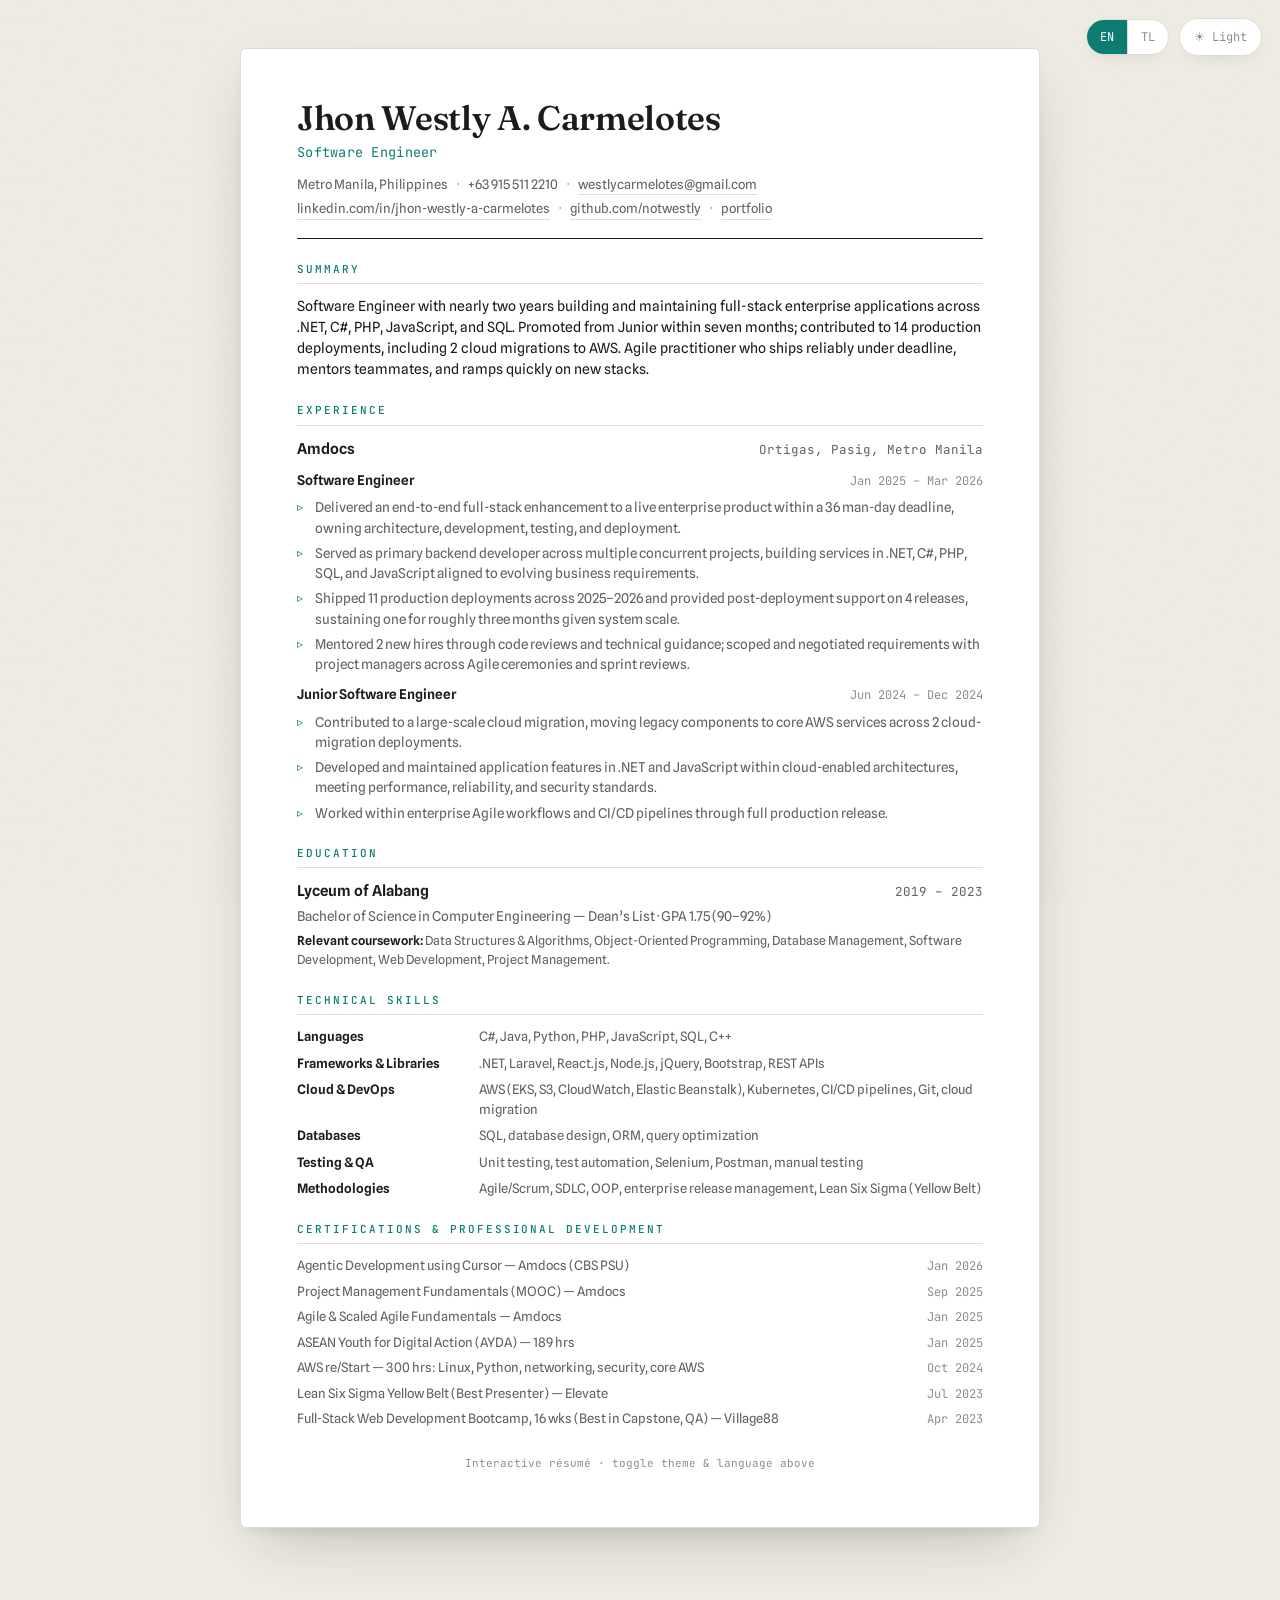
==== resume.html @ d26c7dfe "Portfolio Website | V1.0.2 | Added Resume and Download Resume" ====
<!DOCTYPE html>
<html lang="en" data-theme="light">
<head>
<meta charset="UTF-8">
<meta name="viewport" content="width=device-width, initial-scale=1.0">
<title>Jhon Westly A. Carmelotes — Software Engineer</title>
<link rel="preconnect" href="https://fonts.googleapis.com">
<link rel="preconnect" href="https://fonts.gstatic.com" crossorigin>
<link href="https://fonts.googleapis.com/css2?family=Fraunces:opsz,wght@9..144,400;9..144,500;9..144,600&family=Spline+Sans:wght@400;500;600&family=JetBrains+Mono:wght@400;500&display=swap" rel="stylesheet">
<style>
  :root {
    --bg: #efece3;
    --sheet: #ffffff;
    --ink: #1b1c1e;
    --muted: #5d6066;
    --faint: #8a8d93;
    --rule: #e0ddd4;
    --accent: #0d7d72;
    --shadow: 0 24px 60px -20px rgba(40,42,48,.28), 0 6px 18px -10px rgba(40,42,48,.18);
    --grain: .035;
  }
  html[data-theme="dark"] {
    --bg: #0c0e11;
    --sheet: #15181d;
    --ink: #e9e7e1;
    --muted: #9aa0a8;
    --faint: #6b7079;
    --rule: #2a2e35;
    --accent: #4fd1c5;
    --shadow: 0 30px 70px -24px rgba(0,0,0,.7), 0 8px 24px -12px rgba(0,0,0,.55);
    --grain: .05;
  }

  * { box-sizing: border-box; margin: 0; padding: 0; }
  html { -webkit-text-size-adjust: 100%; }
  body {
    background: var(--bg);
    color: var(--ink);
    font-family: "Spline Sans", system-ui, sans-serif;
    line-height: 1.5;
    padding: 48px 20px 80px;
    transition: background .5s ease, color .5s ease;
    min-height: 100vh;
  }
  /* subtle paper grain */
  body::before {
    content: "";
    position: fixed; inset: 0; pointer-events: none; z-index: 0;
    opacity: var(--grain);
    background-image: url("data:image/svg+xml,%3Csvg xmlns='http://www.w3.org/2000/svg' width='160' height='160'%3E%3Cfilter id='n'%3E%3CfeTurbulence type='fractalNoise' baseFrequency='.8' numOctaves='2'/%3E%3C/filter%3E%3Crect width='100%25' height='100%25' filter='url(%23n)'/%3E%3C/svg%3E");
    transition: opacity .5s ease;
  }

  /* ---- controls ---- */
  .controls {
    position: fixed; top: 18px; right: 18px; z-index: 50;
    display: flex; gap: 10px; align-items: center;
  }
  .ctl {
    font-family: "JetBrains Mono", monospace;
    font-size: 12px; letter-spacing: .04em;
    background: var(--sheet); color: var(--ink);
    border: 1px solid var(--rule); border-radius: 999px;
    box-shadow: var(--shadow);
    display: flex; align-items: center; overflow: hidden;
    transition: background .5s ease, border-color .5s ease, color .5s ease;
  }
  .ctl button {
    font: inherit; color: var(--faint);
    background: transparent; border: 0; cursor: pointer;
    padding: 8px 13px; transition: color .25s ease, background .25s ease;
  }
  .ctl button:hover { color: var(--ink); }
  .ctl button.on { color: var(--sheet); background: var(--accent); }
  .ctl .div { width: 1px; align-self: stretch; background: var(--rule); }
  .ctl.theme button { padding: 9px 14px; }

  /* ---- sheet ---- */
  .sheet {
    position: relative; z-index: 1;
    max-width: 800px; margin: 0 auto;
    background: var(--sheet);
    border: 1px solid var(--rule);
    border-radius: 6px;
    box-shadow: var(--shadow);
    padding: 52px 56px 56px;
    transition: background .5s ease, border-color .5s ease;
  }

  .name {
    font-family: "Fraunces", Georgia, serif;
    font-weight: 600; font-size: 34px; letter-spacing: -.01em;
    line-height: 1.04;
  }
  .role {
    font-family: "JetBrains Mono", monospace;
    color: var(--accent); font-size: 13.5px; letter-spacing: .02em;
    margin-top: 6px;
  }
  .contact {
    color: var(--muted); font-size: 13px; margin-top: 12px;
    display: flex; flex-wrap: wrap; gap: 4px 0;
  }
  .contact .sep { color: var(--faint); padding: 0 9px; }
  .contact a { color: var(--muted); text-decoration: none; border-bottom: 1px solid var(--rule); }
  .contact a:hover { color: var(--accent); border-color: var(--accent); }
  .topline { border-bottom: 1.5px solid var(--ink); padding-bottom: 18px; transition: border-color .5s ease; }

  section { margin-top: 22px; }
  .sec-h {
    font-family: "JetBrains Mono", monospace;
    font-size: 11px; font-weight: 500; letter-spacing: .18em;
    text-transform: uppercase; color: var(--accent);
    padding-bottom: 6px; margin-bottom: 12px;
    border-bottom: 1px solid var(--rule);
    transition: border-color .5s ease;
  }
  .summary { font-size: 14px; color: var(--ink); }

  .entry-top { display: flex; justify-content: space-between; align-items: baseline; gap: 16px; }
  .org { font-weight: 600; font-size: 15px; }
  .org-meta { color: var(--muted); font-size: 12.5px; font-family: "JetBrains Mono", monospace; white-space: nowrap; }
  .role-top { display: flex; justify-content: space-between; align-items: baseline; gap: 16px; margin-top: 10px; }
  .role-title { font-weight: 600; font-size: 13.5px; color: var(--ink); }
  .role-date { color: var(--faint); font-size: 12px; font-family: "JetBrains Mono", monospace; white-space: nowrap; }
  ul { list-style: none; margin-top: 7px; }
  li { font-size: 13.5px; color: var(--muted); padding-left: 18px; position: relative; margin-bottom: 5px; }
  li::before { content: "▹"; position: absolute; left: 0; color: var(--accent); font-size: 12px; top: 1px; }

  .edu-line { display: flex; justify-content: space-between; align-items: baseline; gap: 16px; }
  .edu-sub { font-size: 13.5px; color: var(--muted); margin-top: 3px; }
  .edu-course { font-size: 12.5px; color: var(--muted); margin-top: 6px; }
  .edu-course b { color: var(--ink); font-weight: 600; }

  .skill-row { display: grid; grid-template-columns: 168px 1fr; gap: 6px 14px; font-size: 13px; margin-bottom: 7px; }
  .skill-row .k { color: var(--ink); font-weight: 600; }
  .skill-row .v { color: var(--muted); }

  .cert { display: flex; justify-content: space-between; align-items: baseline; gap: 16px; font-size: 13px; margin-bottom: 6px; }
  .cert .c { color: var(--muted); }
  .cert .d { color: var(--faint); font-family: "JetBrains Mono", monospace; font-size: 12px; white-space: nowrap; }

  /* entrance */
  .reveal { opacity: 0; transform: translateY(8px); animation: rise .6s cubic-bezier(.2,.7,.2,1) forwards; }
  @keyframes rise { to { opacity: 1; transform: none; } }

  .footnote { text-align: center; color: var(--faint); font-size: 11px; font-family: "JetBrains Mono", monospace; margin-top: 26px; }

  @media (max-width: 620px) {
    body { padding: 70px 0 50px; }
    .sheet { padding: 34px 22px 38px; border-radius: 0; border-left: 0; border-right: 0; }
    .name { font-size: 27px; }
    .skill-row { grid-template-columns: 1fr; gap: 1px; margin-bottom: 10px; }
    .entry-top, .role-top, .edu-line, .cert { flex-direction: column; gap: 2px; }
    .org-meta, .role-date, .cert .d { white-space: normal; }
  }

  @media print {
    .controls { display: none; }
    body { padding: 0; background: #fff; }
    body::before { display: none; }
    .sheet { box-shadow: none; border: 0; max-width: 100%; padding: 0; }
    .reveal { animation: none; opacity: 1; transform: none; }
  }
</style>
</head>
<body>
  <div class="controls">
    <div class="ctl lang" role="group" aria-label="Language">
      <button id="en" class="on" onclick="setLang('en')">EN</button>
      <span class="div"></span>
      <button id="tl" onclick="setLang('tl')">TL</button>
    </div>
    <div class="ctl theme">
      <button id="themeBtn" onclick="toggleTheme()" aria-label="Toggle theme">☾ Dark</button>
    </div>
  </div>

  <main class="sheet" id="sheet"></main>

<script>
/* ---------- shared (untranslated) data ---------- */
const SH = {
  name: "Jhon Westly A. Carmelotes",
  phone: "+63 915 511 2210",
  email: "westlycarmelotes@gmail.com",
  links: [
    ["linkedin.com/in/jhon-westly-a-carmelotes", "https://www.linkedin.com/in/jhon-westly-a-carmelotes/"],
    ["github.com/notwestly", "https://github.com/notwestly"],
    ["portfolio", "https://notwestly.github.io/Portfolio-Website/"]
  ],
  company: "Amdocs",
  role1: "Software Engineer",
  d1: "Jan 2025 – Mar 2026",
  role2: "Junior Software Engineer",
  d2: "Jun 2024 – Dec 2024",
  school: "Lyceum of Alabang",
  years: "2019 – 2023",
  degree: "Bachelor of Science in Computer Engineering",
  // skill values + cert names stay in English (industry standard)
  skillVals: {
    languages: "C#, Java, Python, PHP, JavaScript, SQL, C++",
    frameworks: ".NET, Laravel, React.js, Node.js, jQuery, Bootstrap, REST APIs",
    cloud: "AWS (EKS, S3, CloudWatch, Elastic Beanstalk), Kubernetes, CI/CD pipelines, Git, cloud migration",
    databases: "SQL, database design, ORM, query optimization",
    testing: "Unit testing, test automation, Selenium, Postman, manual testing",
    methods: "Agile/Scrum, SDLC, OOP, enterprise release management, Lean Six Sigma (Yellow Belt)"
  },
  certs: [
    ["Agentic Development using Cursor — Amdocs (CBS PSU)", "Jan 2026"],
    ["Project Management Fundamentals (MOOC) — Amdocs", "Sep 2025"],
    ["Agile & Scaled Agile Fundamentals — Amdocs", "Jan 2025"],
    ["ASEAN Youth for Digital Action (AYDA) — 189 hrs", "Jan 2025"],
    ["AWS re/Start — 300 hrs: Linux, Python, networking, security, core AWS", "Oct 2024"],
    ["Lean Six Sigma Yellow Belt (Best Presenter) — Elevate", "Jul 2023"],
    ["Full-Stack Web Development Bootcamp, 16 wks (Best in Capstone, QA) — Village88", "Apr 2023"]
  ]
};

/* ---------- translatable strings ---------- */
const T = {
  en: {
    role: "Software Engineer",
    loc: "Metro Manila, Philippines",
    summary_h: "Summary",
    summary: "Software Engineer with nearly two years building and maintaining full-stack enterprise applications across .NET, C#, PHP, JavaScript, and SQL. Promoted from Junior within seven months; contributed to 14 production deployments, including 2 cloud migrations to AWS. Agile practitioner who ships reliably under deadline, mentors teammates, and ramps quickly on new stacks.",
    exp_h: "Experience",
    place: "Ortigas, Pasig, Metro Manila",
    r1b: [
      "Delivered an end-to-end full-stack enhancement to a live enterprise product within a 36 man-day deadline, owning architecture, development, testing, and deployment.",
      "Served as primary backend developer across multiple concurrent projects, building services in .NET, C#, PHP, SQL, and JavaScript aligned to evolving business requirements.",
      "Shipped 11 production deployments across 2025–2026 and provided post-deployment support on 4 releases, sustaining one for roughly three months given system scale.",
      "Mentored 2 new hires through code reviews and technical guidance; scoped and negotiated requirements with project managers across Agile ceremonies and sprint reviews."
    ],
    r2b: [
      "Contributed to a large-scale cloud migration, moving legacy components to core AWS services across 2 cloud-migration deployments.",
      "Developed and maintained application features in .NET and JavaScript within cloud-enabled architectures, meeting performance, reliability, and security standards.",
      "Worked within enterprise Agile workflows and CI/CD pipelines through full production release."
    ],
    edu_h: "Education",
    honor: "Dean’s List · GPA 1.75 (90–92%)",
    course_l: "Relevant coursework:",
    course: "Data Structures & Algorithms, Object-Oriented Programming, Database Management, Software Development, Web Development, Project Management.",
    skills_h: "Technical Skills",
    skillKeys: {
      languages: "Languages", frameworks: "Frameworks & Libraries", cloud: "Cloud & DevOps",
      databases: "Databases", testing: "Testing & QA", methods: "Methodologies"
    },
    cert_h: "Certifications & Professional Development",
    foot: "Interactive résumé · toggle theme & language above"
  },
  tl: {
    role: "Software Engineer",
    loc: "Metro Manila, Pilipinas",
    summary_h: "Buod",
    summary: "Software Engineer na may halos dalawang taóng karanasan sa pagbuo at pagpapanatili ng full-stack enterprise applications gamit ang .NET, C#, PHP, JavaScript, at SQL. Na-promote mula Junior sa loob ng pitóng buwan; bahagi ng 14 na production deployments, kabilang ang 2 cloud migration papuntang AWS. Sanáy sa Agile, maaasahan sa paghahatid kahit may deadline, nagtuturò sa mga kasamahan, at mabilis matuto ng bagong tech stack.",
    exp_h: "Karanasan",
    place: "Ortigas, Pasig, Metro Manila",
    r1b: [
      "Naghatid ng end-to-end full-stack enhancement sa isang live enterprise product sa loob ng 36 man-day na deadline — mula architecture, development, testing, hanggang deployment.",
      "Naging pangunahing backend developer sa iba’t ibang sabay-sabay na proyekto; gumawa ng mga serbisyo sa .NET, C#, PHP, SQL, at JavaScript ayon sa nagbabagong business requirements.",
      "Nag-ship ng 11 production deployments noong 2025–2026 at nagbigay ng post-deployment support sa 4 na release — inalagaan ang isa nang halos tatlong buwan dahil sa laki ng sistema.",
      "Nag-mentor sa 2 bagong empleyado sa pamamagitan ng code review at teknikal na gabay; nakipag-usap sa mga project manager para i-scope ang requirements sa mga Agile ceremony at sprint review."
    ],
    r2b: [
      "Naging bahagi ng malakihang cloud migration; inilipat ang mga legacy component sa core AWS services sa 2 cloud-migration deployment.",
      "Bumuo at nag-maintain ng mga application feature sa .NET at JavaScript sa loob ng cloud-enabled architecture, naaabot ang pamantayan sa performance, reliability, at security.",
      "Nagtrabaho gamit ang enterprise Agile workflow at CI/CD pipeline hanggang sa ganáp na production release."
    ],
    edu_h: "Edukasyon",
    honor: "Dean’s Lister · GPA 1.75 (90–92%)",
    course_l: "Kaugnay na coursework:",
    course: "Data Structures & Algorithms, Object-Oriented Programming, Database Management, Software Development, Web Development, Project Management.",
    skills_h: "Teknikal na Kasanayan",
    skillKeys: {
      languages: "Mga Language", frameworks: "Frameworks at Libraries", cloud: "Cloud at DevOps",
      databases: "Mga Database", testing: "Testing at QA", methods: "Mga Metodolohiya"
    },
    cert_h: "Mga Sertipikasyon at Propesyonal na Pag-unlad",
    foot: "Interactive na résumé · palitan ang tema at wika sa itaas"
  }
};

let lang = "en";

function esc(s){ return s.replace(/&/g,"&amp;").replace(/</g,"&lt;").replace(/>/g,"&gt;"); }

function render() {
  const t = T[lang];
  const linksHtml = SH.links.map(l => `<a href="${l[1]}" target="_blank" rel="noopener">${esc(l[0])}</a>`)
    .join('<span class="sep">·</span>');

  const li = arr => arr.map(b => `<li>${esc(b)}</li>`).join("");

  const skillOrder = ["languages","frameworks","cloud","databases","testing","methods"];
  const skillsHtml = skillOrder.map(k =>
    `<div class="skill-row"><div class="k">${esc(t.skillKeys[k])}</div><div class="v">${esc(SH.skillVals[k])}</div></div>`
  ).join("");

  const certsHtml = SH.certs.map(c =>
    `<div class="cert"><span class="c">${esc(c[0])}</span><span class="d">${esc(c[1])}</span></div>`
  ).join("");

  document.getElementById("sheet").innerHTML = `
    <header class="topline reveal">
      <div class="name">${esc(SH.name)}</div>
      <div class="role">${esc(t.role)}</div>
      <div class="contact">
        <span>${esc(t.loc)}</span><span class="sep">·</span>
        <span>${esc(SH.phone)}</span><span class="sep">·</span>
        <a href="mailto:${SH.email}">${esc(SH.email)}</a>
      </div>
      <div class="contact" style="margin-top:4px">${linksHtml}</div>
    </header>

    <section class="reveal" style="animation-delay:.05s">
      <div class="sec-h">${esc(t.summary_h)}</div>
      <p class="summary">${esc(t.summary)}</p>
    </section>

    <section class="reveal" style="animation-delay:.1s">
      <div class="sec-h">${esc(t.exp_h)}</div>
      <div class="entry-top"><span class="org">${esc(SH.company)}</span><span class="org-meta">${esc(t.place)}</span></div>
      <div class="role-top"><span class="role-title">${esc(SH.role1)}</span><span class="role-date">${esc(SH.d1)}</span></div>
      <ul>${li(t.r1b)}</ul>
      <div class="role-top"><span class="role-title">${esc(SH.role2)}</span><span class="role-date">${esc(SH.d2)}</span></div>
      <ul>${li(t.r2b)}</ul>
    </section>

    <section class="reveal" style="animation-delay:.15s">
      <div class="sec-h">${esc(t.edu_h)}</div>
      <div class="edu-line"><span class="org">${esc(SH.school)}</span><span class="org-meta">${esc(SH.years)}</span></div>
      <div class="edu-sub">${esc(SH.degree)} — ${esc(t.honor)}</div>
      <div class="edu-course"><b>${esc(t.course_l)}</b> ${esc(t.course)}</div>
    </section>

    <section class="reveal" style="animation-delay:.2s">
      <div class="sec-h">${esc(t.skills_h)}</div>
      ${skillsHtml}
    </section>

    <section class="reveal" style="animation-delay:.25s">
      <div class="sec-h">${esc(t.cert_h)}</div>
      ${certsHtml}
    </section>

    <div class="footnote reveal" style="animation-delay:.3s">${esc(t.foot)}</div>
  `;
  document.documentElement.lang = lang;
}

function setLang(l){
  if (l === lang) return;
  lang = l;
  document.getElementById("en").classList.toggle("on", l === "en");
  document.getElementById("tl").classList.toggle("on", l === "tl");
  render();
}

function toggleTheme(){
  const dark = document.documentElement.getAttribute("data-theme") === "dark";
  applyResumeTheme(dark ? "light" : "dark");
}

function applyResumeTheme(t) {
  document.documentElement.setAttribute("data-theme", t);
  document.getElementById("themeBtn").textContent = t === "dark" ? "☾ Dark" : "☀ Light";
}

const initTheme = localStorage.getItem("jwc-theme") ||
  (window.matchMedia("(prefers-color-scheme: dark)").matches ? "dark" : "light");
applyResumeTheme(initTheme);

render();
</script>
</body>
</html>
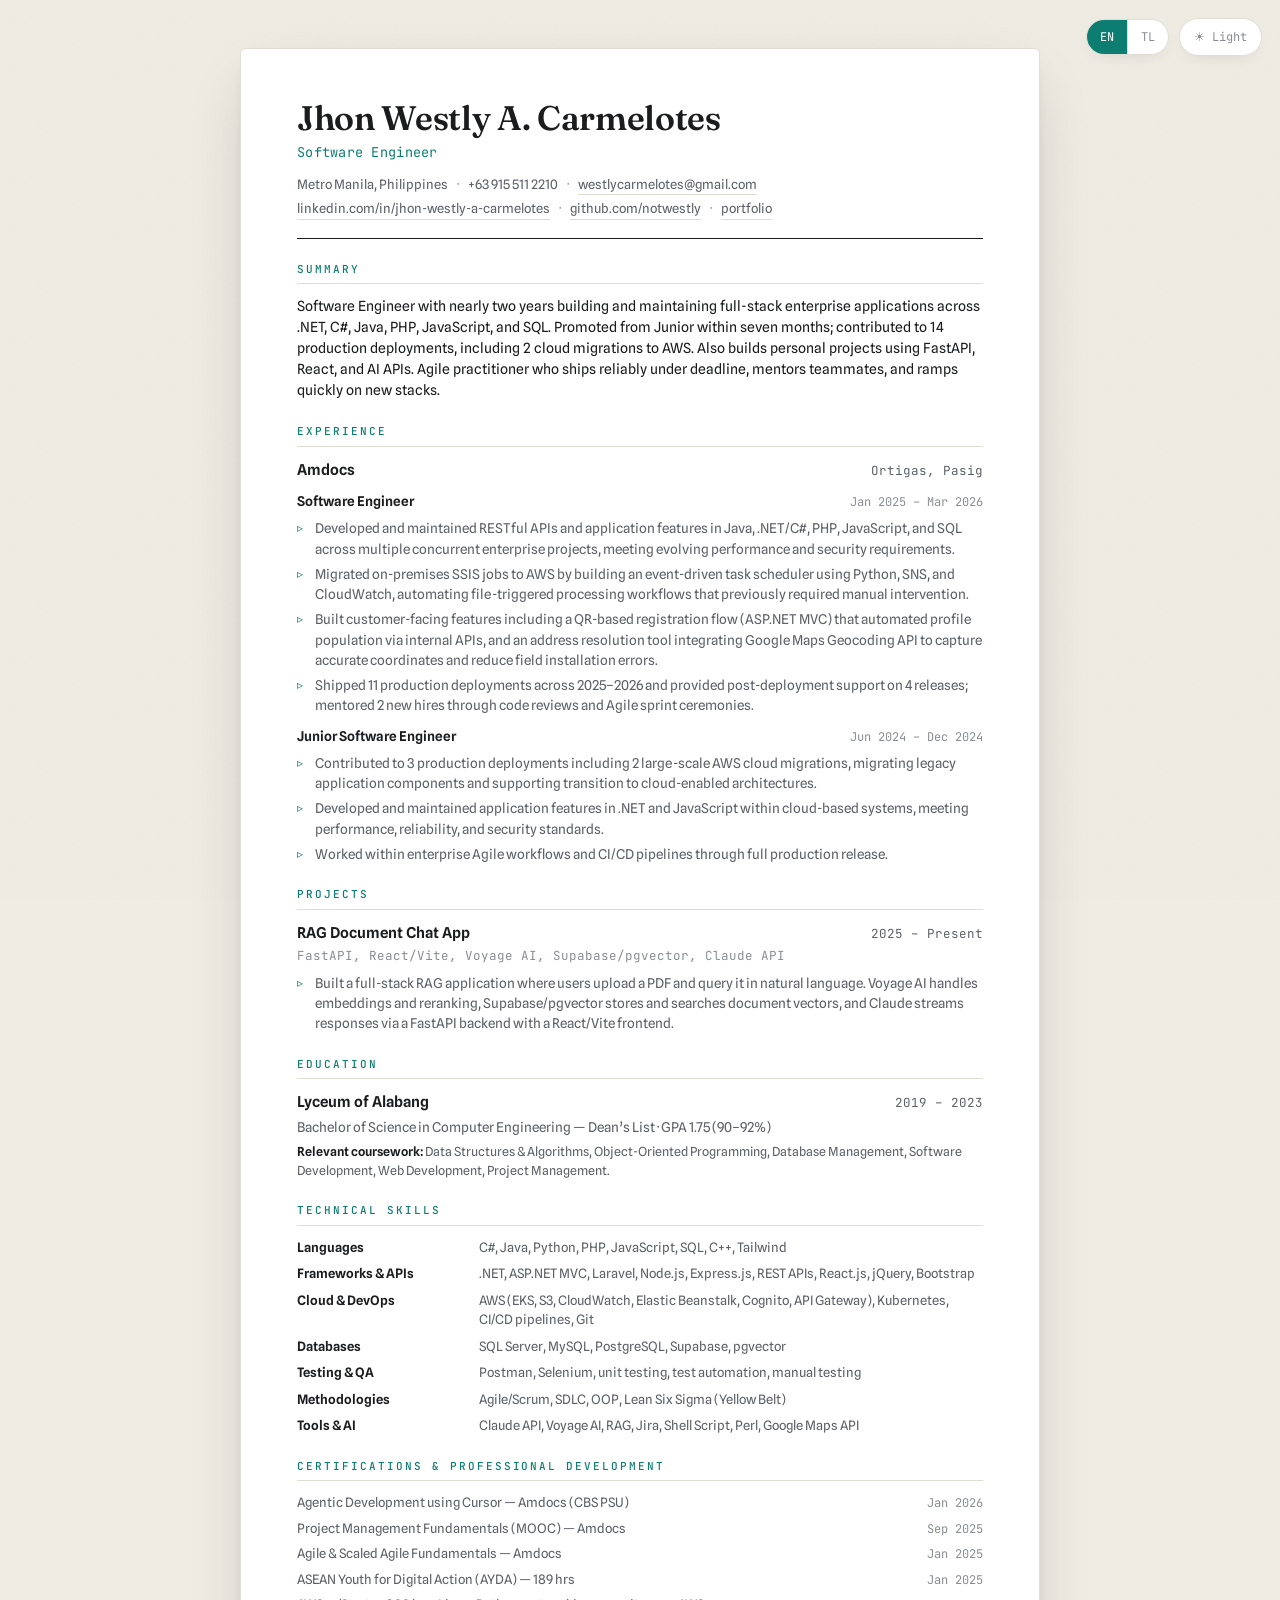
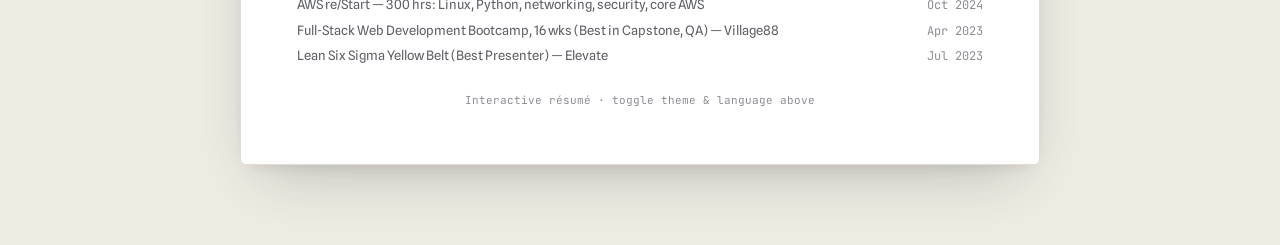
==== commit 201408af: "Portfolio Website | V1.1.0 | Updated Resume, Project etc.." ====
--- a/resume.html
+++ b/resume.html
@@ -197,14 +197,20 @@
   school: "Lyceum of Alabang",
   years: "2019 – 2023",
   degree: "Bachelor of Science in Computer Engineering",
+  project1: {
+    name: "RAG Document Chat App",
+    date: "2025 – Present",
+    tech: "FastAPI, React/Vite, Voyage AI, Supabase/pgvector, Claude API"
+  },
   // skill values + cert names stay in English (industry standard)
   skillVals: {
-    languages: "C#, Java, Python, PHP, JavaScript, SQL, C++",
-    frameworks: ".NET, Laravel, React.js, Node.js, jQuery, Bootstrap, REST APIs",
-    cloud: "AWS (EKS, S3, CloudWatch, Elastic Beanstalk), Kubernetes, CI/CD pipelines, Git, cloud migration",
-    databases: "SQL, database design, ORM, query optimization",
-    testing: "Unit testing, test automation, Selenium, Postman, manual testing",
-    methods: "Agile/Scrum, SDLC, OOP, enterprise release management, Lean Six Sigma (Yellow Belt)"
+    languages: "C#, Java, Python, PHP, JavaScript, SQL, C++, Tailwind",
+    frameworks: ".NET, ASP.NET MVC, Laravel, Node.js, Express.js, REST APIs, React.js, jQuery, Bootstrap",
+    cloud: "AWS (EKS, S3, CloudWatch, Elastic Beanstalk, Cognito, API Gateway), Kubernetes, CI/CD pipelines, Git",
+    databases: "SQL Server, MySQL, PostgreSQL, Supabase, pgvector",
+    testing: "Postman, Selenium, unit testing, test automation, manual testing",
+    methods: "Agile/Scrum, SDLC, OOP, Lean Six Sigma (Yellow Belt)",
+    tools: "Claude API, Voyage AI, RAG, Jira, Shell Script, Perl, Google Maps API"
   },
   certs: [
     ["Agentic Development using Cursor — Amdocs (CBS PSU)", "Jan 2026"],
@@ -212,8 +218,8 @@
     ["Agile & Scaled Agile Fundamentals — Amdocs", "Jan 2025"],
     ["ASEAN Youth for Digital Action (AYDA) — 189 hrs", "Jan 2025"],
     ["AWS re/Start — 300 hrs: Linux, Python, networking, security, core AWS", "Oct 2024"],
-    ["Lean Six Sigma Yellow Belt (Best Presenter) — Elevate", "Jul 2023"],
-    ["Full-Stack Web Development Bootcamp, 16 wks (Best in Capstone, QA) — Village88", "Apr 2023"]
+    ["Full-Stack Web Development Bootcamp, 16 wks (Best in Capstone, QA) — Village88", "Apr 2023"],
+    ["Lean Six Sigma Yellow Belt (Best Presenter) — Elevate", "Jul 2023"]
   ]
 };
 
@@ -223,19 +229,23 @@
     role: "Software Engineer",
     loc: "Metro Manila, Philippines",
     summary_h: "Summary",
-    summary: "Software Engineer with nearly two years building and maintaining full-stack enterprise applications across .NET, C#, PHP, JavaScript, and SQL. Promoted from Junior within seven months; contributed to 14 production deployments, including 2 cloud migrations to AWS. Agile practitioner who ships reliably under deadline, mentors teammates, and ramps quickly on new stacks.",
+    summary: "Software Engineer with nearly two years building and maintaining full-stack enterprise applications across .NET, C#, Java, PHP, JavaScript, and SQL. Promoted from Junior within seven months; contributed to 14 production deployments, including 2 cloud migrations to AWS. Also builds personal projects using FastAPI, React, and AI APIs. Agile practitioner who ships reliably under deadline, mentors teammates, and ramps quickly on new stacks.",
     exp_h: "Experience",
-    place: "Ortigas, Pasig, Metro Manila",
+    proj_h: "Projects",
+    place: "Ortigas, Pasig",
     r1b: [
-      "Delivered an end-to-end full-stack enhancement to a live enterprise product within a 36 man-day deadline, owning architecture, development, testing, and deployment.",
-      "Served as primary backend developer across multiple concurrent projects, building services in .NET, C#, PHP, SQL, and JavaScript aligned to evolving business requirements.",
-      "Shipped 11 production deployments across 2025–2026 and provided post-deployment support on 4 releases, sustaining one for roughly three months given system scale.",
-      "Mentored 2 new hires through code reviews and technical guidance; scoped and negotiated requirements with project managers across Agile ceremonies and sprint reviews."
+      "Developed and maintained RESTful APIs and application features in Java, .NET/C#, PHP, JavaScript, and SQL across multiple concurrent enterprise projects, meeting evolving performance and security requirements.",
+      "Migrated on-premises SSIS jobs to AWS by building an event-driven task scheduler using Python, SNS, and CloudWatch, automating file-triggered processing workflows that previously required manual intervention.",
+      "Built customer-facing features including a QR-based registration flow (ASP.NET MVC) that automated profile population via internal APIs, and an address resolution tool integrating Google Maps Geocoding API to capture accurate coordinates and reduce field installation errors.",
+      "Shipped 11 production deployments across 2025–2026 and provided post-deployment support on 4 releases; mentored 2 new hires through code reviews and Agile sprint ceremonies."
     ],
     r2b: [
-      "Contributed to a large-scale cloud migration, moving legacy components to core AWS services across 2 cloud-migration deployments.",
-      "Developed and maintained application features in .NET and JavaScript within cloud-enabled architectures, meeting performance, reliability, and security standards.",
+      "Contributed to 3 production deployments including 2 large-scale AWS cloud migrations, migrating legacy application components and supporting transition to cloud-enabled architectures.",
+      "Developed and maintained application features in .NET and JavaScript within cloud-based systems, meeting performance, reliability, and security standards.",
       "Worked within enterprise Agile workflows and CI/CD pipelines through full production release."
+    ],
+    p1b: [
+      "Built a full-stack RAG application where users upload a PDF and query it in natural language. Voyage AI handles embeddings and reranking, Supabase/pgvector stores and searches document vectors, and Claude streams responses via a FastAPI backend with a React/Vite frontend."
     ],
     edu_h: "Education",
     honor: "Dean’s List · GPA 1.75 (90–92%)",
@@ -243,8 +253,9 @@
     course: "Data Structures & Algorithms, Object-Oriented Programming, Database Management, Software Development, Web Development, Project Management.",
     skills_h: "Technical Skills",
     skillKeys: {
-      languages: "Languages", frameworks: "Frameworks & Libraries", cloud: "Cloud & DevOps",
-      databases: "Databases", testing: "Testing & QA", methods: "Methodologies"
+      languages: "Languages", frameworks: "Frameworks & APIs", cloud: "Cloud & DevOps",
+      databases: "Databases", testing: "Testing & QA", methods: "Methodologies",
+      tools: "Tools & AI"
     },
     cert_h: "Certifications & Professional Development",
     foot: "Interactive résumé · toggle theme & language above"
@@ -253,19 +264,23 @@
     role: "Software Engineer",
     loc: "Metro Manila, Pilipinas",
     summary_h: "Buod",
-    summary: "Software Engineer na may halos dalawang taóng karanasan sa pagbuo at pagpapanatili ng full-stack enterprise applications gamit ang .NET, C#, PHP, JavaScript, at SQL. Na-promote mula Junior sa loob ng pitóng buwan; bahagi ng 14 na production deployments, kabilang ang 2 cloud migration papuntang AWS. Sanáy sa Agile, maaasahan sa paghahatid kahit may deadline, nagtuturò sa mga kasamahan, at mabilis matuto ng bagong tech stack.",
+    summary: "Software Engineer na may halos dalawang taóng karanasan sa pagbuo at pagpapanatili ng full-stack enterprise applications gamit ang .NET, C#, Java, PHP, JavaScript, at SQL. Na-promote mula Junior sa loob ng pitóng buwan; bahagi ng 14 na production deployments, kabilang ang 2 cloud migration papuntang AWS. Nagtatayo rin ng personal na proyekto gamit ang FastAPI, React, at AI APIs. Sanáy sa Agile, maaasahan sa paghahatid kahit may deadline, nagtuturò sa mga kasamahan, at mabilis matuto ng bagong tech stack.",
     exp_h: "Karanasan",
-    place: "Ortigas, Pasig, Metro Manila",
+    proj_h: "Mga Proyekto",
+    place: "Ortigas, Pasig",
     r1b: [
-      "Naghatid ng end-to-end full-stack enhancement sa isang live enterprise product sa loob ng 36 man-day na deadline — mula architecture, development, testing, hanggang deployment.",
-      "Naging pangunahing backend developer sa iba’t ibang sabay-sabay na proyekto; gumawa ng mga serbisyo sa .NET, C#, PHP, SQL, at JavaScript ayon sa nagbabagong business requirements.",
-      "Nag-ship ng 11 production deployments noong 2025–2026 at nagbigay ng post-deployment support sa 4 na release — inalagaan ang isa nang halos tatlong buwan dahil sa laki ng sistema.",
-      "Nag-mentor sa 2 bagong empleyado sa pamamagitan ng code review at teknikal na gabay; nakipag-usap sa mga project manager para i-scope ang requirements sa mga Agile ceremony at sprint review."
+      "Bumuo at nag-maintain ng mga RESTful API at application feature sa Java, .NET/C#, PHP, JavaScript, at SQL sa iba’t ibang sabay-sabay na enterprise project, naaabot ang nagbabagong pamantayan sa performance at security.",
+      "Nag-migrate ng on-premises SSIS jobs papuntang AWS sa pamamagitan ng event-driven task scheduler gamit ang Python, SNS, at CloudWatch, na nag-automate ng file-triggered processing workflows na dati ay kailangan ng manual na interbensyon.",
+      "Bumuo ng mga customer-facing feature kabilang ang QR-based registration flow (ASP.NET MVC) na nag-automate ng profile population via internal APIs, at isang address resolution tool na nag-integrate ng Google Maps Geocoding API para sa tamang coordinates.",
+      "Nag-ship ng 11 production deployments noong 2025–2026 at nagbigay ng post-deployment support sa 4 na release; nag-mentor sa 2 bagong empleyado sa pamamagitan ng code review at Agile sprint ceremonies."
     ],
     r2b: [
-      "Naging bahagi ng malakihang cloud migration; inilipat ang mga legacy component sa core AWS services sa 2 cloud-migration deployment.",
-      "Bumuo at nag-maintain ng mga application feature sa .NET at JavaScript sa loob ng cloud-enabled architecture, naaabot ang pamantayan sa performance, reliability, at security.",
+      "Naging bahagi ng 3 production deployments kabilang ang 2 malakihang AWS cloud migration, inilipat ang mga legacy component at sinuportahan ang paglipat sa cloud-enabled architecture.",
+      "Bumuo at nag-maintain ng mga application feature sa .NET at JavaScript sa loob ng cloud-based systems, naaabot ang pamantayan sa performance, reliability, at security.",
       "Nagtrabaho gamit ang enterprise Agile workflow at CI/CD pipeline hanggang sa ganáp na production release."
+    ],
+    p1b: [
+      "Nagtatag ng full-stack RAG application kung saan maaaring mag-upload ng PDF ang mga gumagamit at i-query ito sa natural na wika. Ang Voyage AI ang humahawak ng embeddings at reranking, ang Supabase/pgvector ang nag-iimbak at naghahanap ng document vectors, at ang Claude ang nag-stream ng mga tugon sa pamamagitan ng FastAPI backend na may React/Vite frontend."
     ],
     edu_h: "Edukasyon",
     honor: "Dean’s Lister · GPA 1.75 (90–92%)",
@@ -273,8 +288,9 @@
     course: "Data Structures & Algorithms, Object-Oriented Programming, Database Management, Software Development, Web Development, Project Management.",
     skills_h: "Teknikal na Kasanayan",
     skillKeys: {
-      languages: "Mga Language", frameworks: "Frameworks at Libraries", cloud: "Cloud at DevOps",
-      databases: "Mga Database", testing: "Testing at QA", methods: "Mga Metodolohiya"
+      languages: "Mga Language", frameworks: "Frameworks at APIs", cloud: "Cloud at DevOps",
+      databases: "Mga Database", testing: "Testing at QA", methods: "Mga Metodolohiya",
+      tools: "Mga Tool at AI"
     },
     cert_h: "Mga Sertipikasyon at Propesyonal na Pag-unlad",
     foot: "Interactive na résumé · palitan ang tema at wika sa itaas"
@@ -292,7 +308,7 @@
 
   const li = arr => arr.map(b => `<li>${esc(b)}</li>`).join("");
 
-  const skillOrder = ["languages","frameworks","cloud","databases","testing","methods"];
+  const skillOrder = ["languages","frameworks","cloud","databases","testing","methods","tools"];
   const skillsHtml = skillOrder.map(k =>
     `<div class="skill-row"><div class="k">${esc(t.skillKeys[k])}</div><div class="v">${esc(SH.skillVals[k])}</div></div>`
   ).join("");
@@ -327,24 +343,31 @@
       <ul>${li(t.r2b)}</ul>
     </section>
 
-    <section class="reveal" style="animation-delay:.15s">
+    <section class="reveal" style="animation-delay:.13s">
+      <div class="sec-h">${esc(t.proj_h)}</div>
+      <div class="entry-top"><span class="org">${esc(SH.project1.name)}</span><span class="org-meta">${esc(SH.project1.date)}</span></div>
+      <div style="font-size:12.5px;color:var(--faint);font-family:'JetBrains Mono',monospace;margin-top:3px;">${esc(SH.project1.tech)}</div>
+      <ul>${li(t.p1b)}</ul>
+    </section>
+
+    <section class="reveal" style="animation-delay:.17s">
       <div class="sec-h">${esc(t.edu_h)}</div>
       <div class="edu-line"><span class="org">${esc(SH.school)}</span><span class="org-meta">${esc(SH.years)}</span></div>
       <div class="edu-sub">${esc(SH.degree)} — ${esc(t.honor)}</div>
       <div class="edu-course"><b>${esc(t.course_l)}</b> ${esc(t.course)}</div>
     </section>
 
-    <section class="reveal" style="animation-delay:.2s">
+    <section class="reveal" style="animation-delay:.21s">
       <div class="sec-h">${esc(t.skills_h)}</div>
       ${skillsHtml}
     </section>
 
-    <section class="reveal" style="animation-delay:.25s">
+    <section class="reveal" style="animation-delay:.26s">
       <div class="sec-h">${esc(t.cert_h)}</div>
       ${certsHtml}
     </section>
 
-    <div class="footnote reveal" style="animation-delay:.3s">${esc(t.foot)}</div>
+    <div class="footnote reveal" style="animation-delay:.31s">${esc(t.foot)}</div>
   `;
   document.documentElement.lang = lang;
 }
